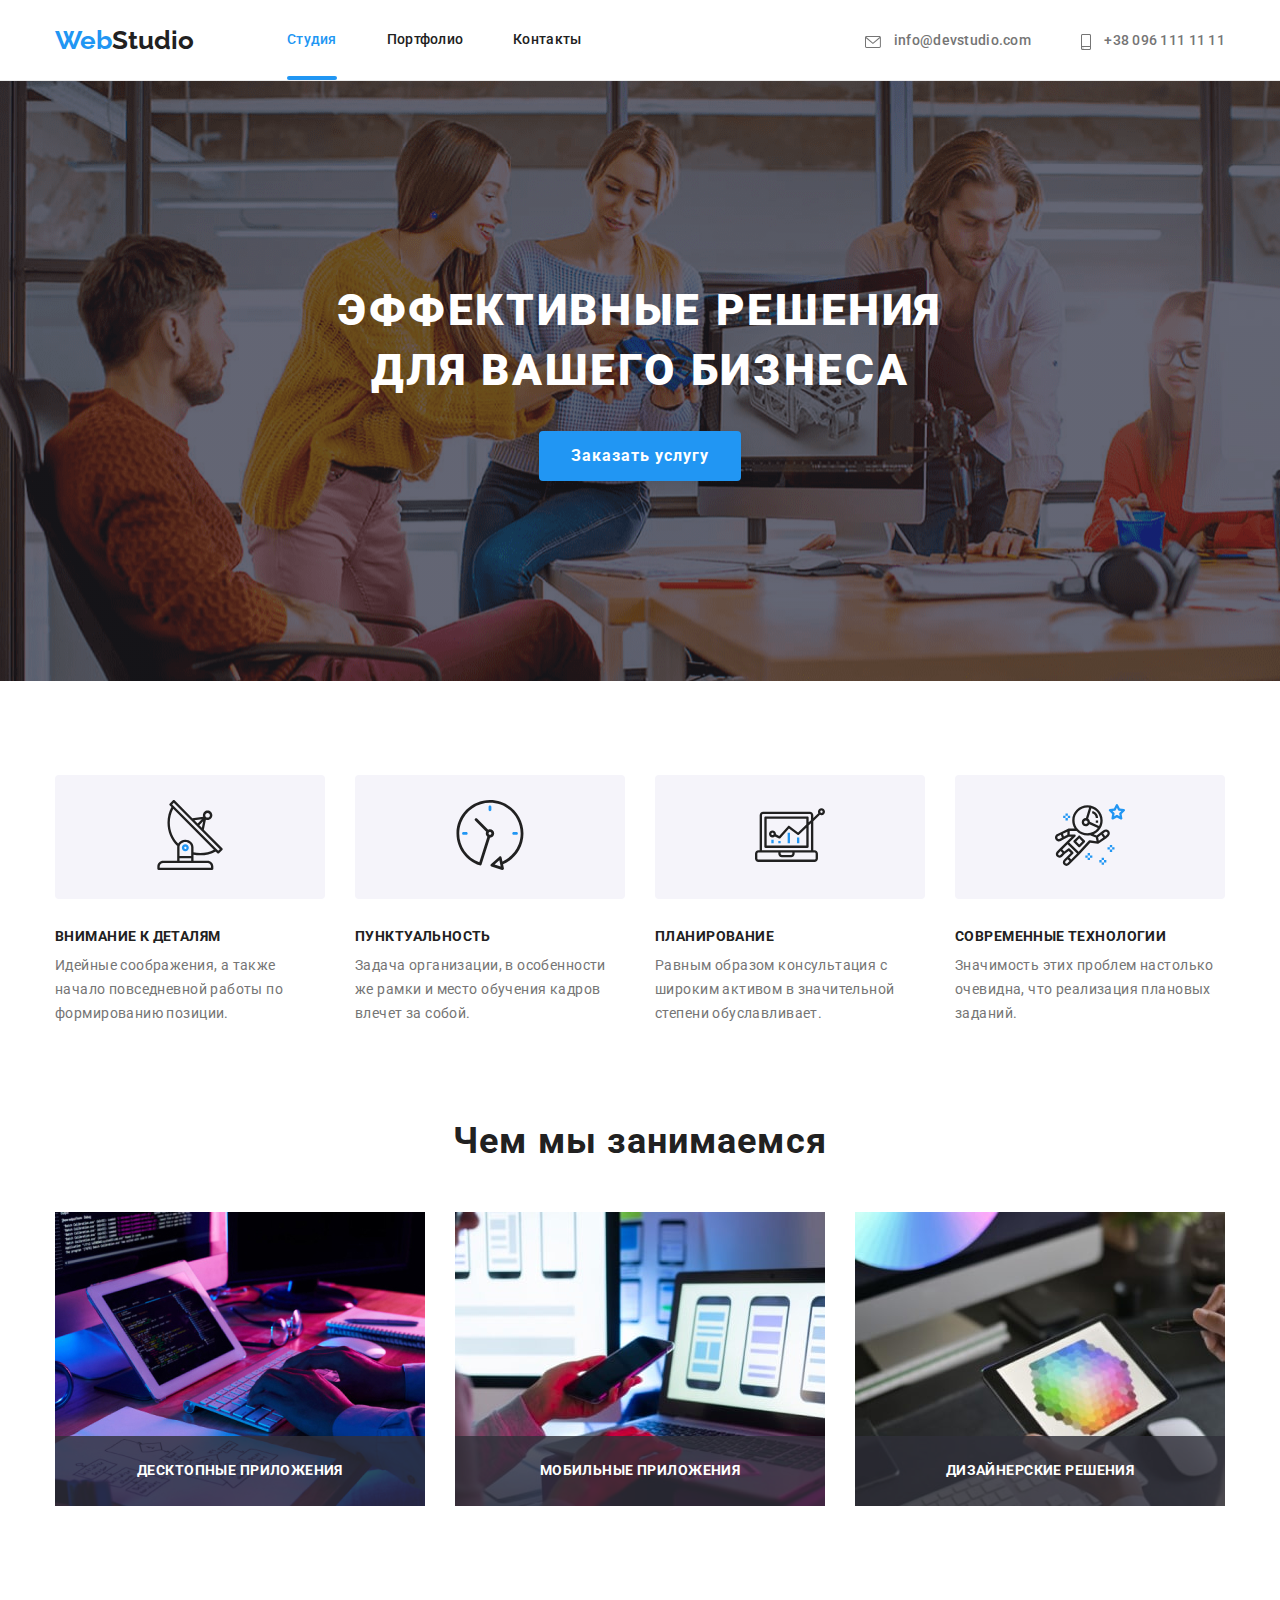
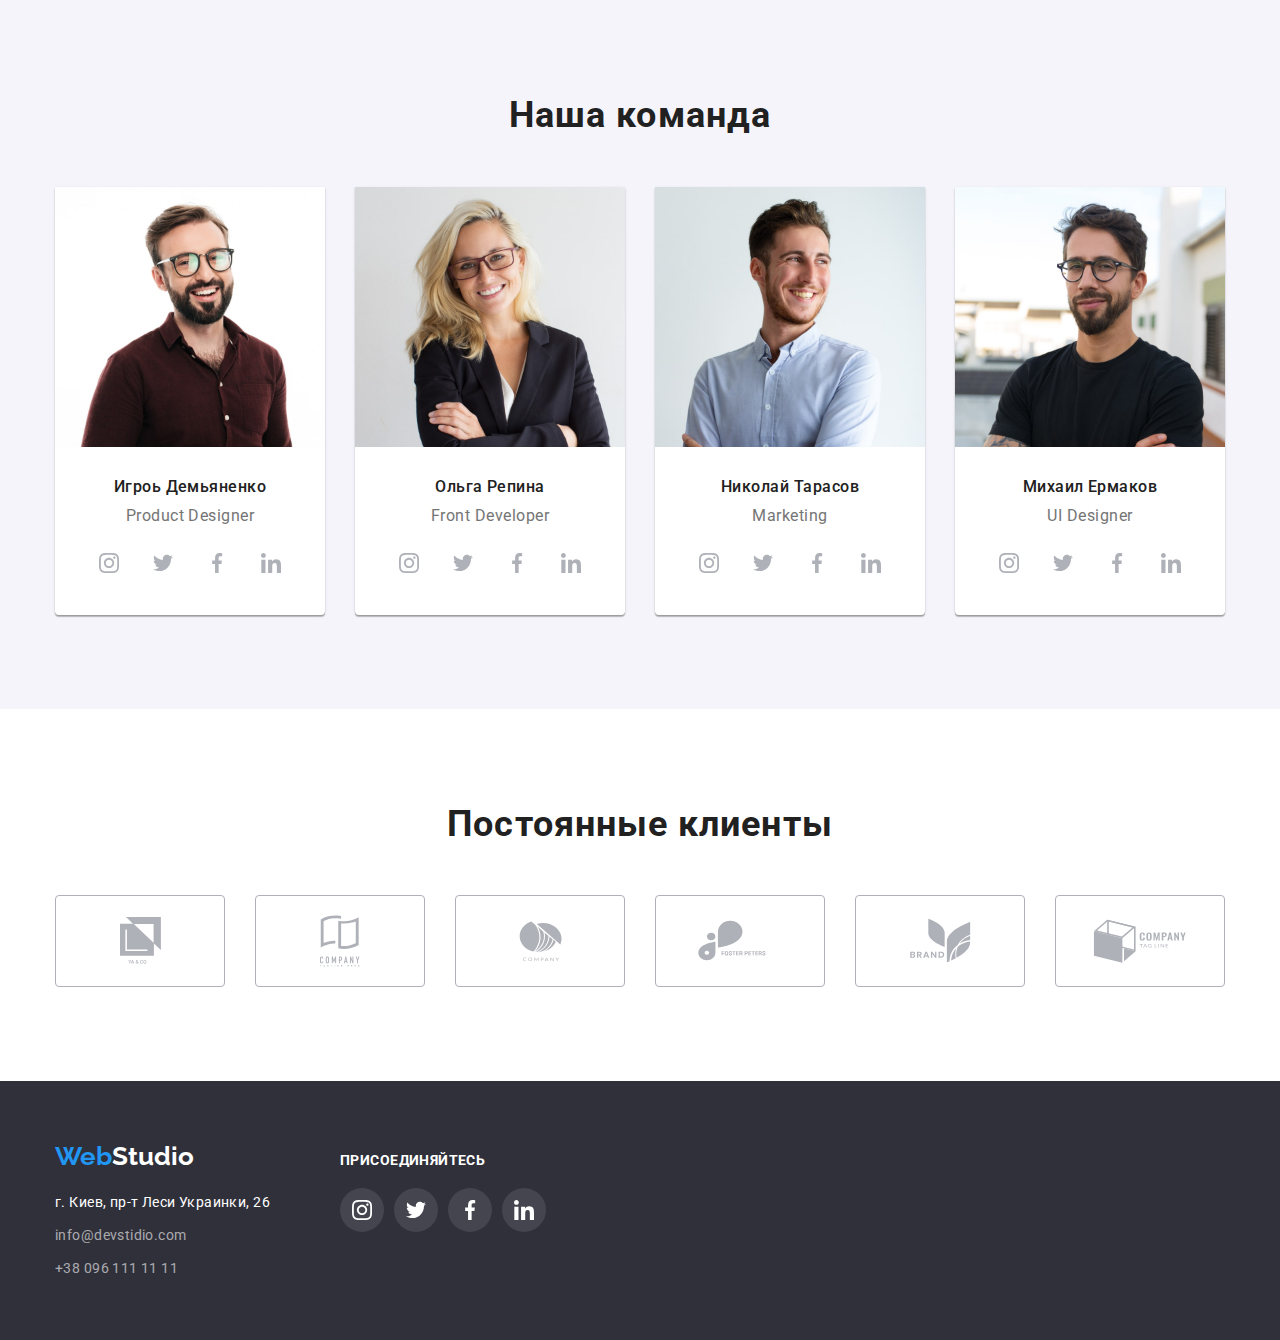
==== index.html @ 0bf4ad0f "HW5" ====
<!DOCTYPE html>
<html lang="ru">
<head>
    <link rel="stylesheet" href="https://cdnjs.cloudflare.com/ajax/libs/modern-normalize/1.1.0/modern-normalize.min.css"
    integrity="sha512-wpPYUAdjBVSE4KJnH1VR1HeZfpl1ub8YT/NKx4PuQ5NmX2tKuGu6U/JRp5y+Y8XG2tV+wKQpNHVUX03MfMFn9Q=="
    crossorigin="anonymous" referrerpolicy="no-referrer" />
    <meta charset="UTF-8">
    <meta http-equiv="X-UA-Compatible" content="IE=edge">
    <meta name="viewport" content="width=device-width, initial-scale=1.0">
    <!-- Титул сайта -->
    <title>Главная</title>
    <!-- Шрифты -->
    <link rel="preconnect" href="https://fonts.googleapis.com">
    <link rel="preconnect" href="https://fonts.gstatic.com" crossorigin>
    <link href="https://fonts.googleapis.com/css2?family=Raleway:wght@400;500;700&family=Roboto:wght@400;500&display=swap" rel="stylesheet">
    <!-- Ссылка на CSs -->
    <link rel="stylesheet" href="css/style.css">
</head>

<body>
     <!-- Верхушка. Не изменяемая -->
    <header class="first-block">
        <div class="container">
            <!-- Логотип -->
            <a  href="" class="websudio link" lang="en"><span class="bluestudio">Web</span>Studio</a>   
            <!-- Навигация странницы -->
            <nav class="header-nav">
                <ul class="nav-list list">
                    <li class="nav-item"><a class="nav-element-blue link current" href="./index.html">Студия</a></li>
                    <li class="nav-item"><a class="nav-element-blue link" href="./portfolio.html">Портфолио</a></li>
                    <li class="nav-item"><a class="nav-element-blue link" href="">Контакты</a></li>
                </ul>
            </nav>
            <!-- Контакты мейл и телефон -->
            <ul class="email-phone list">
                <li class="item">
                    <a class="email link" href="mailto:info@devstidio.com">
                        <svg class="header-icon" width="16" height="12">
                            <use href="./image/sprite.svg#icon-envelope"></use>
                        </svg>
                        info@devstudio.com
                    </a>
                </li>
                <li class="item">
                    <a class="phone-number link" href="tel:+380961111111">
                        <svg class="header-icon" width="10" height="16">
                            <use href="./image/sprite.svg#icon-smartphone"></use>
                        </svg>
                        +38 096 111 11 11
                    </a>
                </li>
            </ul>
        </div>
    </header>
    <main class="main">
        <!-- Фон с текстом / Герой -->
        <section class="main-first-section">
            <h1 class="title-text">Эффективные решения<br> для вашего бизнеса</h1>
                    <button data-modal-open class="main-button button" type="button">Заказать услугу</button>
        </section>
        <!-- Наши качества -->
        <section class="features-section">
            <div class="container">
                <ul class="features list"> 
                    <!-- Внимание к деталям -->
                    <li class="features-element item">
                        <div class="features-container">
                            <svg class="features-icon" width="70" height="70">
                                <use href="./image/sprite.svg#icon-antenna-1"></use>
                            </svg>
                        </div>
                        <h3 class="features-title">Внимание к деталям</h3>
                        <p class="features-text">Идейные соображения, а также начало повседневной работы по формированию позиции.</p>
                    </li>
                    <!-- Пунктуальность -->
                    <li class="features-element item">
                        <div class="features-container">
                            <svg class="features-icon" width="70" height="70">
                                <use href="./image/sprite.svg#icon-clock-1"></use>
                            </svg>
                        </div>
                        <h3 class="features-title">Пунктуальность</h3>
                        <p class="features-text">Задача организации, в особенности же рамки и место обучения кадров влечет за собой.</p>
                    </li>
                    <!-- Планирование -->
                    <li class="features-element item">
                        <div class="features-container">
                            <svg class="features-icon" width="70" height="70">
                                <use href="./image/sprite.svg#icon-diagram-1"></use>
                            </svg>
                        </div>
                        <h3 class="features-title">Планирование</h3>
                        <p class="features-text">Равным образом консультация с широким активом в значительной степени обуславливает.</p>
                    </li>
                    <!-- Современные технологии -->
                    <li class="features-element item">
                        <div class="features-container">
                            <svg class="features-icon" width="70" height="70">
                                <use href="./image/sprite.svg#icon-astronaut-1"></use>
                            </svg>
                        </div>
                        <h3 class="features-title">Современные технологии</h3>
                        <p class="features-text">Значимость этих проблем настолько очевидна, что реализация плановых заданий.</p>
                    </li>
                </ul>
            </div>
        </section>
        <!-- Чем мы занимаемся -->
        <section class="work">
            <div class="container">
                <h2 class="work-title">Чем мы занимаемся</h2>
                <!-- Флекс с картинками -->
                <ul class="work-list list">
                    <li class="item">
                        <img class="work-image" src="image/img-1.jpg" width="370" height="294" alt="блокноты и планшет">
                        <p class="work-image-text">Десктопные приложения</p>
                    </li>
                    <li class="item">
                        <img class="work-image" src="image/img-2.jpg" width="370" height="294" alt="презентация на экранах">
                        <p class="work-image-text">Мобильные приложения</p>
                    </li>
                    <li class="item">
                        <img class="work-image" src="image/img-3.jpg" width="370" height="294" alt="рисование с помощью палитры">
                        <p class="work-image-text">Дизайнерские решения</p>
                    </li>
                </ul>
            </div>
        </section>
        <!-- Наша команда -->
        <section class="team">
            <div class="container">
                <h2 class="team-title">Наша команда</h2>
                <!-- Флекс с блоками -->
                <ul class="team-list list">
                    <!-- Игорь Демьяненко -->
                    <li class="team-item item">
                        <img class="team-images" src="image/img-igor.jpg" width="270" height="260" alt="Игорь Демьяненко">
                        <div class="card-box">
                            <h3 class="name">Игроь Демьяненко</h3>
                            <p class="profession" lang="en">Product Designer</p>
                            <ul class="social-list-icon">
                                <li class="social-item item"><a class="social-link link" href="">
                                    <svg class="social-icon" width="20" height="20">
                                        <use href="./image/sprite.svg#icon-instagram"></use>
                                    </svg></a>
                                </li>
                                <li class="social-item item"><a class="social-link link" href="">
                                        <svg class="social-icon" width="20" height="20">
                                            <use href="./image/sprite.svg#icon-twitter"></use>
                                        </svg></a>
                                </li>
                                <li class="social-item item"><a class="social-link link" href="">
                                        <svg class="social-icon" width="20" height="20">
                                            <use href="./image/sprite.svg#icon-facebook"></use>
                                        </svg></a>
                                </li>
                                <li class="social-item item"><a class="social-link link" href="">
                                        <svg class="social-icon" width="20" height="20">
                                            <use href="./image/sprite.svg#icon-linkedin"></use>
                                        </svg></a>
                                </li>
                            </ul>
                        </div>
                    </li>
                    <!-- Ольга Репина -->
                    <li class="team-item item">
                        <img class="team-images" src="image/img-olga.jpg" width="270" height="260" alt="Ольга Репина">
                        <div class="card-box">
                            <h3 class="name">Ольга Репина</h3>
                            <p class="profession" lang="en">Front Developer</p>
                            <ul class="social-list-icon">
                                <li class="social-item item"><a class="social-link link" href="">
                                    <svg class="social-icon" width="20" height="20">
                                        <use href="./image/sprite.svg#icon-instagram"></use>
                                    </svg></a>
                                </li>
                                <li class="social-item item"><a class="social-link link" href="">
                                        <svg class="social-icon" width="20" height="20">
                                            <use href="./image/sprite.svg#icon-twitter"></use>
                                        </svg></a>
                                </li>
                                <li class="social-item item"><a class="social-link link" href="">
                                        <svg class="social-icon" width="20" height="20">
                                            <use href="./image/sprite.svg#icon-facebook"></use>
                                        </svg></a>
                                </li>
                                <li class="social-item item"><a class="social-link link" href="">
                                        <svg class="social-icon" width="20" height="20">
                                            <use href="./image/sprite.svg#icon-linkedin"></use>
                                        </svg></a>
                                </li>
                            </ul>
                        </div>
                    </li>
                    <!-- Николай Тарасов -->
                    <li class="team-item item">
                        <img class="team-images" src="image/img-nikolay.jpg" width="270" height="260" alt="Николай Тарасов">
                        <div class="card-box">
                            <h3 class="name">Николай Тарасов</h3>
                            <p class="profession" lang="en">Marketing</p>
                            <ul class="social-list-icon">
                                <li class="social-item item"><a class="social-link link" href="">
                                    <svg class="social-icon" width="20" height="20">
                                        <use href="./image/sprite.svg#icon-instagram"></use>
                                    </svg></a>
                                </li>
                                <li class="social-item item"><a class="social-link link" href="">
                                        <svg class="social-icon" width="20" height="20">
                                            <use href="./image/sprite.svg#icon-twitter"></use>
                                        </svg></a>
                                </li>
                                <li class="social-item item"><a class="social-link link" href="">
                                        <svg class="social-icon" width="20" height="20">
                                            <use href="./image/sprite.svg#icon-facebook"></use>
                                        </svg></a>
                                </li>
                                <li class="social-item item"><a class="social-link link" href="">
                                        <svg class="social-icon" width="20" height="20">
                                            <use href="./image/sprite.svg#icon-linkedin"></use>
                                        </svg></a>
                                </li>
                            </ul>
                        </div>
                    </li>
                    <!-- Михаил Ермаков -->
                    <li class="team-item item">
                        <img class="team-images" src="image/img-mihail.jpg" width="270" height="260" alt="Михаил Ермаков">
                        <div class="card-box">
                            <h3 class="name">Михаил Ермаков</h3>
                            <p class="profession" lang="en">UI Designer</p>
                            <ul class="social-list-icon">
                                <li class="social-item item"><a class="social-link link" href="">
                                    <svg class="social-icon" width="20" height="20">
                                        <use href="./image/sprite.svg#icon-instagram"></use>
                                    </svg></a>
                                </li>
                                <li class="social-item item"><a class="social-link link" href="">
                                        <svg class="social-icon" width="20" height="20">
                                            <use href="./image/sprite.svg#icon-twitter"></use>
                                        </svg></a>
                                </li>
                                <li class="social-item item"><a class="social-link link" href="">
                                        <svg class="social-icon" width="20" height="20">
                                            <use href="./image/sprite.svg#icon-facebook"></use>
                                        </svg></a>
                                </li>
                                <li class="social-item item"><a class="social-link link" href="">
                                        <svg class="social-icon" width="20" height="20">
                                            <use href="./image/sprite.svg#icon-linkedin"></use>
                                        </svg></a>
                                </li>
                            </ul>
                        </div>
                    </li>
                </ul>
            </div>
        </section>
        <section class="our-clients">
            <div class="container">
                <h2 class="our-clients-title">Постоянные клиенты</h2>
                <ul class="clients-list">
                    <li class="clients-item">
                        <a class="clients-link" href="">
                            <svg class="client-icon" width="41" height="47">
                                <use href="./image/sprite.svg#icon-company-1"></use>
                            </svg>
                        </a>
                    </li>
                    <li class="clients-item">
                        <a class="clients-link" href="">
                            <svg class="client-icon" width="40" height="52">
                                <use href="./image/sprite.svg#icon-company-2"></use>
                            </svg>
                        </a>
                    </li>
                    <li class="clients-item">
                        <a class="clients-link" href="">
                            <svg class="client-icon" width="43" height="42">
                                <use href="./image/sprite.svg#icon-company-3"></use>
                            </svg>
                        </a>
                    </li>
                    <li class="clients-item">
                        <a class="clients-link" href="">
                            <svg class="client-icon" width="84" height="41">
                                <use href="./image/sprite.svg#icon-company-4"></use>
                            </svg>
                        </a>
                    </li>
                    <li class="clients-item">
                        <a class="clients-link" href="">
                            <svg class="client-icon" width="63" height="45">
                                <use href="./image/sprite.svg#icon-company-5"></use>
                            </svg>
                        </a>
                    </li>
                    <li class="clients-item">
                        <a class="clients-link" href="">
                            <svg class="client-icon" width="94" height="44">
                                <use href="./image/sprite.svg#icon-company-6"></use>
                            </svg>
                        </a>
                    </li>
                </ul>
            </div>
        </section>
    </main>
    <!-- Подвал -->
    <footer class="footer">
        <div class="container footer-conatiner">
            <div class="first-footer-container"><a class="footer-websudio link" href="" lang="en">Web<span class="footer-studio">Studio</span></a>
                <address class="address">
                    <ul class="address-list list">
                        <li class="address-item item"><a class="address-link link" href="https://goo.gl/maps/jx5UDZ7HyUH2J9UP6" target="blank" rel="nofollow noopener noreferrer" >г. Киев, пр-т Леси Украинки, 26</a></li>
                        <li class="address-item item"><a class="footer-email link" href="mailto:info@devstidio.com">info@devstidio.com</a></li>
                        <li class="address-item item"><a class="footer-phone-number link" href="tel:+380961111111">+38 096 111 11 11</a></li>
                    </ul>
                </address>
            </div>
            <div class="second-footer-container">
                <p class="footer-social-text">Присоединяйтесь</p>
                <ul class="footer-social-list-icon">
                    <li class="footer-social-item item"><a class="footer-social-link link" href="">
                            <svg class="footer-social-icon" width="20" height="20">
                                <use href="./image/sprite.svg#icon-instagram"></use>
                            </svg></a>
                    </li>
                    <li class="footer-social-item item"><a class="footer-social-link link" href="">
                            <svg class="footer-social-icon" width="20" height="20">
                                <use href="./image/sprite.svg#icon-twitter"></use>
                            </svg></a>
                    </li>
                    <li class="footer-social-item item"><a class="footer-social-link link" href="">
                            <svg class="footer-social-icon" width="20" height="20">
                                <use href="./image/sprite.svg#icon-facebook"></use>
                            </svg></a>
                    </li>
                    <li class="footer-social-item item"><a class="footer-social-link link" href="">
                            <svg class="footer-social-icon" width="20" height="20">
                                <use href="./image/sprite.svg#icon-linkedin"></use>
                            </svg></a>
                    </li>
                </ul>
            </div>
        </div>
    </footer>
    <div class="backdrop is-hidden" data-modal >
        <div class="modal">
            <div class="close-button" data-modal-close>
                <svg class="close-icon" width="11" height="11">
                    <use href="./image/sprite.svg#icon-Vector-1"></use>
                </svg>
            </div>
        </div>
    </div>
<script src="./js/modal.js"></script>
</body>
</html>
---- css/style.css ----
/*Обнуление*/
* {
  padding: 0;
  margin: 0;
  border: 0;
}
html {
  box-sizing: border-box;
}
*,
*::after,
*::before {
  box-sizing: inherit;
}
:root {
  --main-title-color: #fff;
  --secondary-title-color: #212121;
  --main-text-color: #212121;
  --secondery-text-color: #757575;
  --accent-color: #2196f3;
  --main-backround-color: #2f303a;
  --secondary-bacground-color: #2196f3;
  --third-bacground-color: #f5f4fa;
  --main-basic-white: #fff;
  --border-color: #ececec;
  --icon-colors: #afb1b8;
}
body {
  font-family: "roboto", sans-serif;
  color: var(--main-text-color);
}
ul {
  list-style: none;
}
a {
  text-decoration: none;
  color: var(--main-text-color);
}
.container {
  width: 1200px;
  padding: 0 15px;
  margin-left: auto;
  margin-right: auto;
}

/* ------------------HEADER-------------------- */
.link {
  text-decoration: none;
}
.link:visited {
  color: var(--main-text-color);
}
.list {
  list-style: none;
}
.first-block {
  border-bottom: 1px solid var(--border-color);
}
.header-nav {
  margin-left: 93px;
}
.first-block .container {
  display: flex;
  align-items: center;
}
.nav-list .link {
  padding: 32px 0px;
}
.email-phone .link {
  padding: 32px 0px;
}
.websudio {
  font-family: "Raleway", sans-serif;
  font-weight: 700;
  font-size: 26px;
  text-decoration: none;
  padding: 24px 0px;
}
.websudio:visited {
  color: var(--main-text-color);
}
.bluestudio {
  color: var(--accent-color);
}
.nav-list {
  display: flex;
  font-family: "Roboto", sans-serif;
  font-weight: 500;
  font-size: 14px;
  line-height: 1.14;
  letter-spacing: 0.02em;
}
.nav-item:not(:last-child) {
  margin-right: 50px;
}
.nav-element-blue {
  display: block;
  position: relative;
}
.nav-element-blue:hover,
.nav-element-blue:focus {
  transition: color 250ms cubic-bezier(0.4, 0, 0.2, 1);
  color: var(--accent-color);
}
.nav-element-blue.current {
  color: var(--accent-color);
}
.nav-element-blue::after {
  position: absolute;
  content: "";
  display: block;
  width: 100%;
  height: 4px;
  background-color: var(--accent-color);
  bottom: 0;
  border-radius: 2px;

  transform: scaleX(0);
  transition: transform 250ms cubic-bezier(0.4, 0, 0.2, 1);
}
.nav-element-blue:hover::after {
  transform: scaleX(1);
}
.current::after {
  position: absolute;
  content: "";
  display: block;
  width: 100%;
  height: 4px;
  background-color: var(--accent-color);
  bottom: 0;
  border-radius: 2px;

  transform: scale(1);
}

/* EMAIL AND PHONE NUMBER */
.email-phone {
  display: flex;
  margin-left: auto;
}
.email-phone .item + .item {
  margin-left: 50px;
}
.email,
.phone-number {
  text-decoration: none;
  font-style: normal;
  font-weight: 500;
  font-size: 14px;
  line-height: 1.14;
  letter-spacing: 0.02em;
  color: var(--secondery-text-color);
}
.email:hover,
.email:focus {
  transition: color 250ms cubic-bezier(0.4, 0, 0.2, 1);
  color: var(--accent-color);
}
.phone-number:hover,
.phone-number:focus {
  transition: color 250ms cubic-bezier(0.4, 0, 0.2, 1);
  color: var(--accent-color);
}
.header-icon {
  margin-right: 10px;
  fill: currentColor;
  vertical-align: middle;
}

/* ------------------HERO-------------------- */
.main-first-section {
  background-image: linear-gradient(
      rgba(47, 48, 58, 0.4),
      rgba(47, 48, 58, 0.4)
    ),
    url(../image/hero-background-min.png);
  text-align: center;
  padding: 200px 0px;
  max-width: 1600px;
  margin: 0 auto;
}
.title-text {
  display: block;
  font-style: normal;
  font-weight: 900;
  font-size: 44px;
  line-height: 1.36;
  letter-spacing: 0.06em;
  text-transform: uppercase;
  color: var(--main-title-color);
}

/* .main-button {
  font-family: inherit;
  margin-top: 30px;
  padding: 10px 32px 10px 32px;
  font-weight: 700;
  font-size: 16px;
  line-height: 1.87;
  letter-spacing: 0.06em;
  background-color: var(--secondary-bacground-color);
  color: var(--main-title-color);
  min-width: 200px;
} */

.main-button {
  text-decoration: none;
  display: inline-block;

  font-family: inherit;
  margin-top: 30px;
  padding: 10px 32px 10px 32px;
  font-weight: 700;
  font-size: 16px;
  line-height: 1.87;
  letter-spacing: 0.06em;
  background-color: var(--secondary-bacground-color);
  color: var(--main-title-color);
  min-width: 200px;

  box-shadow: 0 8px 15px rgba(0, 0, 0, 0.1);
  transition: 250ms;
}
.main-button:hover {
  background: var(--third-bacground-color);
  box-shadow: 0 15px 20px rgba(117, 117, 117, 0.7);
  color: var(--accent-color);
  transform: translateY(-7px);
}
.button {
  border-radius: 4px;
}
/* ------------------FEATURES-------------------- */
.features-section {
  padding: 94px 0;
}
.features {
  display: flex;
}
.features .item {
  width: calc((100% - 90px) / 4);
}
.features .item + .item {
  margin-left: 30px;
  /* width: 270px; */
}
.features-title {
  font-weight: 700;
  font-size: 14px;
  line-height: 1.14;
  letter-spacing: 0.03em;
  text-transform: uppercase;
}
.features-text {
  margin-top: 10px;
  width: 270px;
  font-size: 14px;
  line-height: 1.71;
  letter-spacing: 0.03em;
  color: var(--secondery-text-color);
}

/* ------------------WORK-------------------- */
.work {
  padding-bottom: 94px;
}
.work-title {
  font-weight: 700;
  font-size: 36px;
  line-height: 1.17;
  text-align: center;
  letter-spacing: 0.03em;
  margin-bottom: 50px;
}
.work-list {
  display: flex;
  justify-content: space-between;
  flex-wrap: wrap;
}
.work-image {
  display: block;
}
.work-list .item {
  position: relative;
}
.features-container {
  background-color: #f5f4fa;
  border-radius: 4px;
  padding-top: 25px;
  padding-bottom: 25px;
  margin-bottom: 30px;
  text-align: center;
}
.work-image-text {
  position: absolute;
  display: block;

  bottom: 0;
  width: 100%;
  font-weight: 700;
  font-size: 14px;
  line-height: 1.14;

  text-align: center;
  padding-top: 27px;
  padding-bottom: 27px;
  letter-spacing: 0.03em;
  text-transform: uppercase;

  background-color: rgba(47, 48, 58, 0.8);
  color: var(--main-basic-white);
}

/* ------------------TEAM-------------------- */
.team {
  background-color: var(--third-bacground-color);
  padding-top: 94px;
  padding-bottom: 94px;
}
.team-title {
  margin-bottom: 50px;
  font-weight: 700;
  font-size: 36px;
  line-height: 1.17;
  text-align: center;
  letter-spacing: 0.03em;
}
.team-list {
  display: flex;
}
.team-item {
  background-color: var(--main-basic-white);
  /* width: 270px; */
  width: calc((100% - 90px) / 4);
  box-shadow: 0px 1px 3px rgba(0, 0, 0, 0.12), 0px 1px 1px rgba(0, 0, 0, 0.14),
    0px 2px 1px rgba(0, 0, 0, 0.2);
  border-radius: 0px 0px 4px 4px;
}
.team-item + .team-item {
  margin-left: 30px;
}
.team-images {
  display: block;
}
.card-box {
  padding: 30px 0px;
}
.name {
  font-weight: 500;
  font-size: 16px;
  line-height: 1.19;
  text-align: center;
  letter-spacing: 0.03em;
}
.profession {
  font-weight: normal;
  font-size: 16px;
  line-height: 1.19;
  text-align: center;
  letter-spacing: 0.03em;
  color: var(--secondery-text-color);
  margin-top: 10px;
}
.social-list-icon {
  display: flex;
  justify-content: center;
  margin-top: 16px;
}
.social-link {
  width: 100%;
  height: 100%;
  border-radius: 50%;
  display: flex;
  justify-content: center;
  background-color: #ffffff;
  align-items: center;
}
.social-list-icon .social-item + .social-item {
  margin-left: 10px;
}
.social-item {
  width: 44px;
  height: 44px;
}
.social-icon {
  fill: var(--icon-colors);
}
.social-link:hover .social-icon,
.social-link:focus .social-icon {
  transition: fill 250ms cubic-bezier(0.4, 0, 0.2, 1);
  fill: #fff;
}
.social-link:hover,
.social-link:focus {
  transition: background-color 250ms cubic-bezier(0.4, 0, 0.2, 1);
  background-color: var(--accent-color);
}

/* ------------------НАШИ КЛИЕНТЫ-------------- */
.our-clients {
  padding-top: 94px;
  padding-bottom: 94px;
}

.our-clients-title {
  font-weight: 700;
  font-size: 36px;
  line-height: 1.17;
  text-align: center;
  letter-spacing: 0.03em;
}
.clients-list {
  margin-top: 50px;

  display: flex;
  justify-content: space-between;
}
.clients-item {
  width: 170px;
  height: 92px;

  text-align: center;
}
.clients-link {
  width: 100%;
  height: 100%;
  display: flex;
  align-items: center;
  justify-content: center;
  border: 1px solid var(--icon-colors);
  border-radius: 4px;
}
.client-icon {
  fill: var(--icon-colors);
}
.clients-link:hover,
.clients-link:focus {
  transition: border 250ms cubic-bezier(0.4, 0, 0.2, 1);
  border: 1px solid var(--accent-color);
}
.clients-link:hover .client-icon,
.clients-link:focus .client-icon {
  transition: fill 250ms cubic-bezier(0.4, 0, 0.2, 1);
  fill: var(--accent-color);
}
/* ------------------FOOTER-------------------- */
.footer {
  background-color: var(--main-backround-color);
  padding-top: 60px;
  padding-bottom: 60px;
}
.footer-conatiner {
  display: flex;
  align-items: baseline;
}
.second-footer-container {
  margin-left: 70px;
}
.footer-websudio {
  font-family: "Raleway", sans-serif;
  font-style: normal;
  font-weight: 700;
  font-size: 26px;
  text-decoration: none;
  color: var(--accent-color);
  display: block;
  margin-bottom: 20px;
}
.footer-websudio:visited {
  color: var(--accent-color);
}
.footer-studio {
  color: var(--main-basic-white);
}
.footer-sudio:visited {
  color: var(--main-basic-white);
}

.address-item {
  font-size: 14px;
  line-height: 1.71;
  letter-spacing: 0.03em;
  font-style: normal;
  color: rgba(255, 255, 255, 0.6);
}
.address-item + .address-item {
  margin-top: 9px;
}
.address-link {
  color: var(--main-basic-white);
}
.address-link:visited {
  color: var(--main-basic-white);
}
.footer-email:hover,
.footer-email:focus {
  transition: color 250ms cubic-bezier(0.4, 0, 0.2, 1);
  color: var(--accent-color);
}
.footer-phone-number:hover,
.footer-phone-number:focus {
  transition: color 250ms cubic-bezier(0.4, 0, 0.2, 1);
  color: var(--accent-color);
}
.footer-email,
.footer-phone-number {
  color: rgba(255, 255, 255, 0.6);
}
.footer-social-text {
  font-weight: 700;
  font-size: 14px;
  line-height: 1.14x;
  letter-spacing: 0.03em;
  text-transform: uppercase;
  color: var(--main-basic-white);
}
.footer-social-list-icon {
  display: flex;
  margin-top: 20px;
  justify-content: center;
}
.footer-social-link {
  width: 100%;
  height: 100%;
  border-radius: 50%;
  display: flex;
  justify-content: center;
  background: rgba(255, 255, 255, 0.1);
  align-items: center;
}
.footer-social-list-icon .footer-social-item + .footer-social-item {
  margin-left: 10px;
}
.footer-social-item {
  width: 44px;
  height: 44px;
}
.footer-social-icon {
  fill: var(--main-basic-white);
}
.footer-social-link:hover .footer-social-icon,
.footer-social-link:focus .footer-social-icon {
  transition: fill 250ms cubic-bezier(0.4, 0, 0.2, 1);
  fill: #fff;
}
.footer-social-link:hover,
.footer-social-link:focus {
  transition: background-color 250ms cubic-bezier(0.4, 0, 0.2, 1);
  background-color: var(--accent-color);
}
/* ------------------!!!!PORTFOLIO!!!!-------------------- */
/* ------------------NAV BUTTON-------------------- */

.portfolio-section {
  padding: 94px 0px;
}
.nav-button-list {
  display: flex;
  justify-content: center;
  margin-bottom: 50px;
}

.p-button {
  display: inline-block;
  font-weight: 500;
  font-size: 16px;
  line-height: 1.62;
  text-align: center;
  letter-spacing: 0.03em;
  padding: 6px 22px 6px 22px;
  background-color: var(--third-bacground-color);
}
.p-nav-item + .p-nav-item {
  margin-left: 8px;
}
.p-button.current-button {
  color: var(--main-basic-white);
  background-color: var(--accent-color);
}
.current-button {
  color: var(--accent-color);
}

.p-button:hover,
.p-button:focus {
  transition: background-color 250ms cubic-bezier(0.4, 0, 0.2, 1),
    color 250ms cubic-bezier(0.4, 0, 0.2, 1),
    box-shadow 250ms cubic-bezier(0.4, 0, 0.2, 1);
  color: var(--main-basic-white);
  background-color: var(--secondary-bacground-color);
  cursor: pointer;
  box-shadow: 0px 3px 1px rgba(0, 0, 0, 0.1), 0px 1px 2px rgba(0, 0, 0, 0.08),
    0px 2px 2px rgba(0, 0, 0, 0.12);
}
/* ------------------WORKS SECTION-------------------- */
.p-works-list {
  display: flex;
  flex-wrap: wrap;
  margin-left: -30px;
  margin-top: -30px;
}

.p-works-item {
  width: calc(100% / 3 - 30px);
  margin-top: 30px;
  margin-left: 30px;
}
.p-works-link {
  width: 100%;
  height: 100%;
  display: block;
}
.p-works-link:focus,
.p-works-link:hover {
  transition: box-shadow 250ms cubic-bezier(0.4, 0, 0.2, 1);
  box-shadow: 0px 1px 1px rgba(0, 0, 0, 0.12), 0px 4px 4px rgba(0, 0, 0, 0.06),
    1px 4px 6px rgba(0, 0, 0, 0.16);
}

.card-text {
  padding: 20px 24px 20px 24px;
  border: 1px solid #eeeeee;
  border-top: none;
}
.p-title {
  font-weight: 700;
  font-size: 18px;
  line-height: 2;
  letter-spacing: 0.06em;
  color: var(--secondary-title-color);
  margin-bottom: 4px;
  color: var(--main-text-color);
}
.p-text {
  font-weight: normal;
  font-size: 16px;
  line-height: 1.87;
  letter-spacing: 0.03em;
  color: var(--secondery-text-color);
}
.p-works-thumb {
  position: relative;
  overflow: hidden;
}
/* .p-works-thumb::before {
  content: "";
  position: absolute;
  width: 100%;
  height: 100%;

  display: block;
  top: 0;
  left: 0;
  transform: translate(-100%, -100%);

  opacity: 1;
} */
.works-img {
  display: block;
}
.p-works-image-text {
  position: absolute;

  top: 0;
  left: 0;

  width: 100%;
  height: 100%;

  transform: translateY(100%);
  display: block;

  font-size: 18px;
  line-height: 1.56;
  letter-spacing: 0.03em;
  color: rgba(33, 150, 243, 0.9);

  background-color: rgba(33, 150, 243, 0.9);

  padding: 63px 24px;
}

.p-works-link:focus .p-works-image-text,
.p-works-link:hover .p-works-image-text {
  transition: transform 500ms cubic-bezier(0.4, 0, 0.2, 1);
  transform: translateY(0);
  color: #ffffff;
}

/* -------------------BACKDROP------------------- */

.backdrop {
  position: fixed;
  top: 0;
  left: 0;
  width: 100%;
  height: 100%;
  background-color: rgba(0, 0, 0, 0.2);

  opacity: 1;

  transition: opacity 500ms cubic-bezier(0.4, 0, 0.2, 1);
}

.backdrop.is-hidden {
  opacity: 0;
  pointer-events: none;
}
.backdrop.is-hidden .modal {
  opacity: 0;
}

.modal {
  position: absolute;
  top: 50%;
  left: 50%;
  transform: translate(-50%, -50%);
  min-width: 528px;
  min-height: 581px;
  box-shadow: 0px 1px 3px rgba(0, 0, 0, 0.12), 0px 1px 1px rgba(0, 0, 0, 0.14),
    0px 2px 1px rgba(0, 0, 0, 0.2);
  border-radius: 4px;
  background-color: #fff;

  opacity: 1;

  transition: opacity 250ms cubic-bezier(0.4, 0, 0.2, 1) 500;
}

.close-button {
  position: absolute;

  right: 8px;
  top: 8px;

  display: flex;
  width: 30px;
  height: 30px;
  background-color: #fff;
  border: 1px solid rgba(0, 0, 0, 0.1);
  border-radius: 50%;
  justify-content: center;
  align-items: center;
}
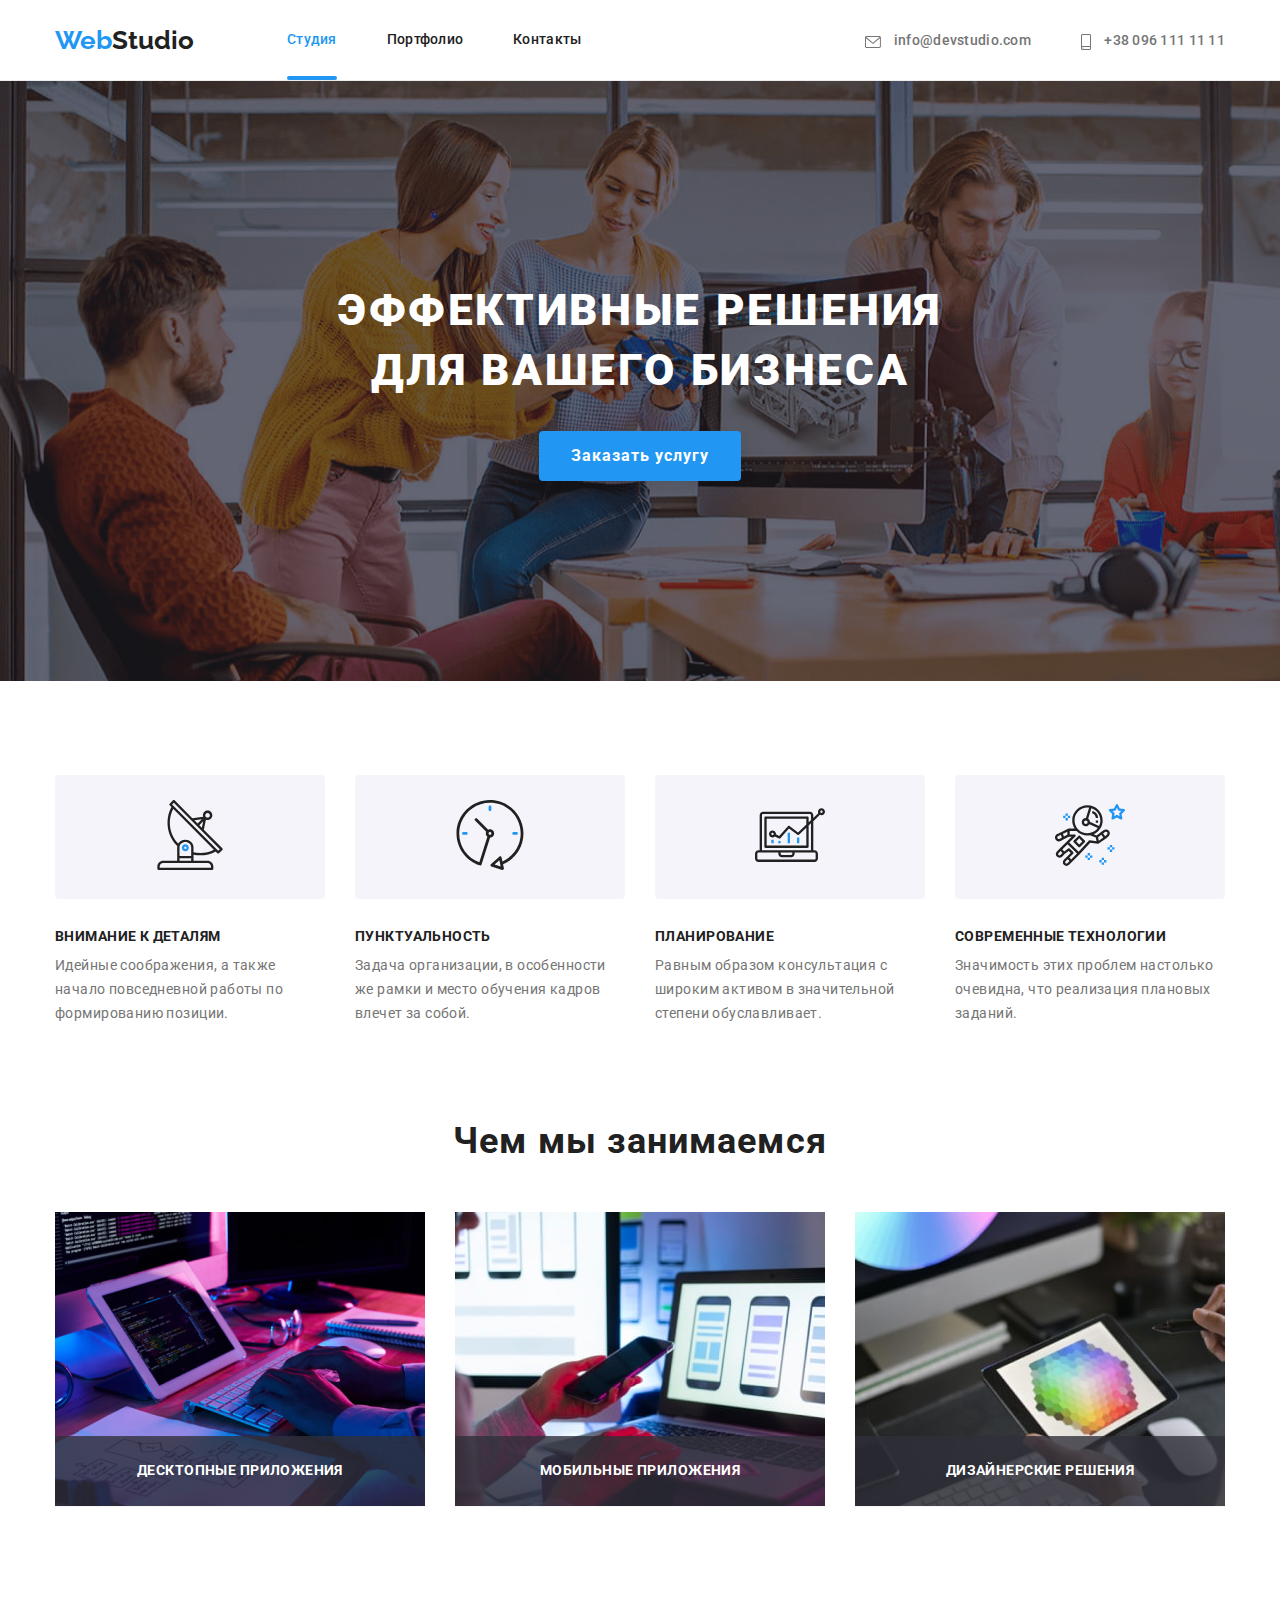
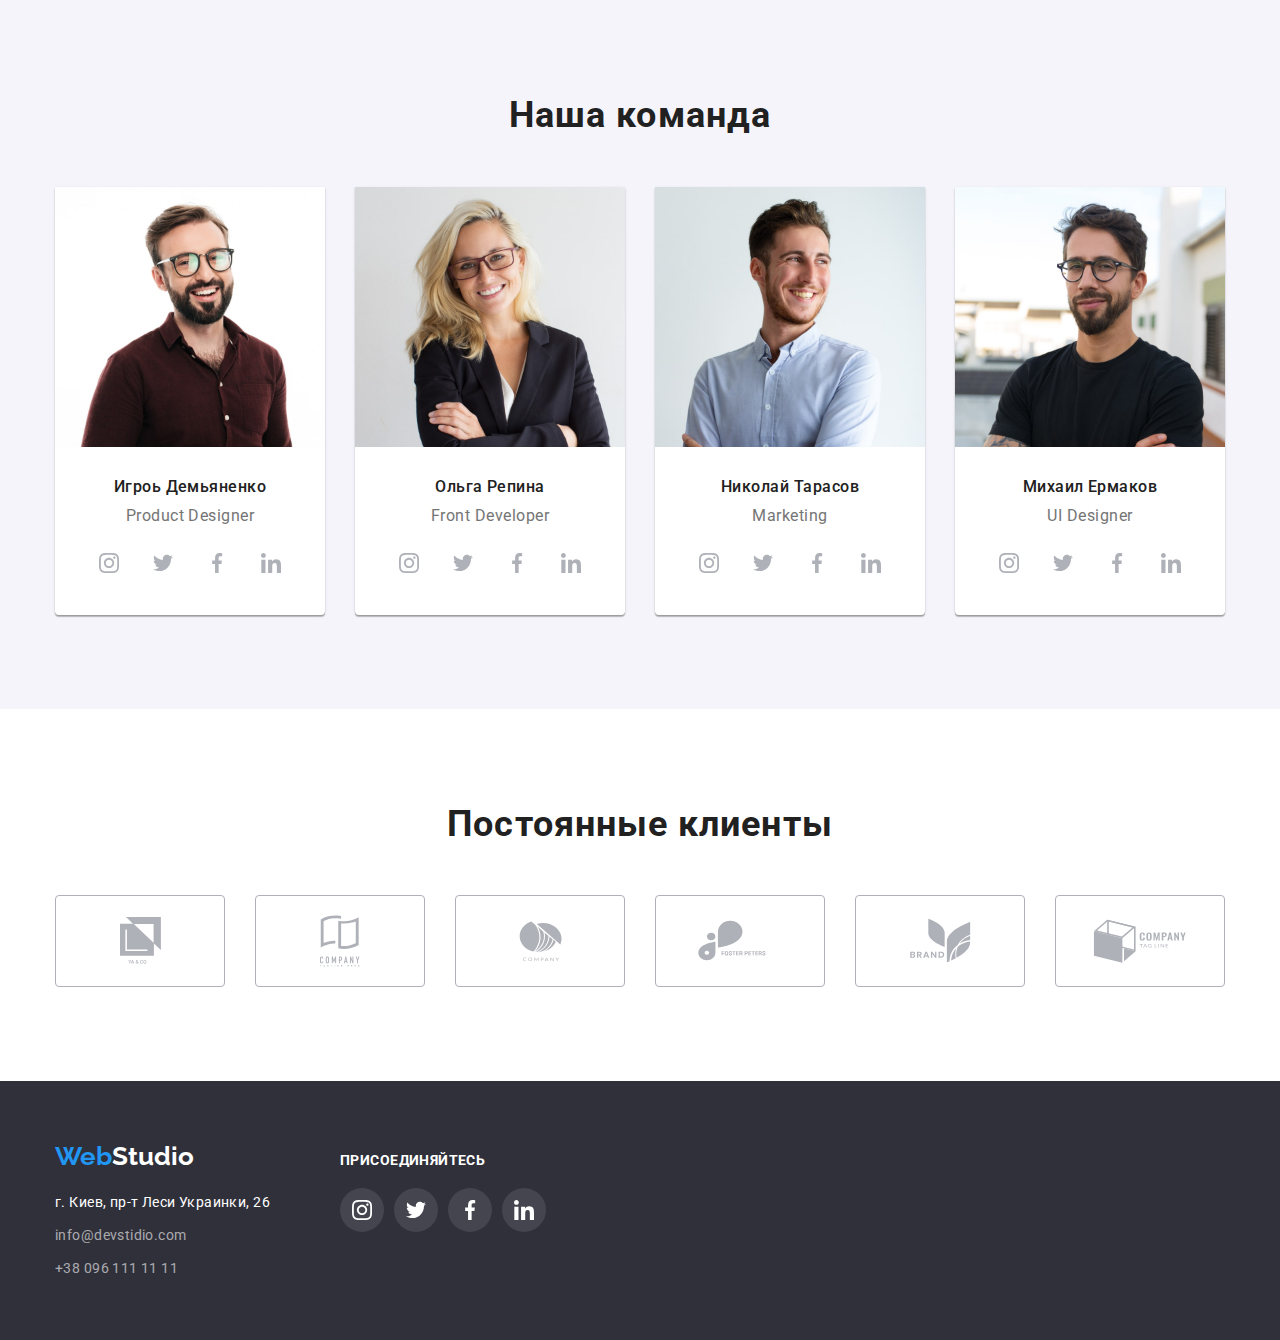
==== commit 2e3e3ad5: "Corrections first" ====
--- a/index.html
+++ b/index.html
@@ -113,15 +113,21 @@
                 <ul class="work-list list">
                     <li class="item">
                         <img class="work-image" src="image/img-1.jpg" width="370" height="294" alt="блокноты и планшет">
-                        <p class="work-image-text">Десктопные приложения</p>
+                        <div class="work-image-thumb">
+                            <p class="work-image-text">Десктопные приложения</p>
+                        </div>
                     </li>
                     <li class="item">
                         <img class="work-image" src="image/img-2.jpg" width="370" height="294" alt="презентация на экранах">
-                        <p class="work-image-text">Мобильные приложения</p>
+                    <div class="work-image-thumb">
+                         <p class="work-image-text">Мобильные приложения</p>
+                        </div>
                     </li>
                     <li class="item">
                         <img class="work-image" src="image/img-3.jpg" width="370" height="294" alt="рисование с помощью палитры">
-                        <p class="work-image-text">Дизайнерские решения</p>
+                        <div class="work-image-thumb">
+                            <p class="work-image-text">Дизайнерские решения</p>
+                        </div>
                     </li>
                 </ul>
             </div>
--- a/css/style.css
+++ b/css/style.css
@@ -96,10 +96,10 @@
 .nav-element-blue {
   display: block;
   position: relative;
+  transition: color 250ms cubic-bezier(0.4, 0, 0.2, 1);
 }
 .nav-element-blue:hover,
 .nav-element-blue:focus {
-  transition: color 250ms cubic-bezier(0.4, 0, 0.2, 1);
   color: var(--accent-color);
 }
 .nav-element-blue.current {
@@ -151,15 +151,14 @@
   line-height: 1.14;
   letter-spacing: 0.02em;
   color: var(--secondery-text-color);
+  transition: color 250ms cubic-bezier(0.4, 0, 0.2, 1);
 }
 .email:hover,
 .email:focus {
-  transition: color 250ms cubic-bezier(0.4, 0, 0.2, 1);
   color: var(--accent-color);
 }
 .phone-number:hover,
 .phone-number:focus {
-  transition: color 250ms cubic-bezier(0.4, 0, 0.2, 1);
   color: var(--accent-color);
 }
 .header-icon {
@@ -292,23 +291,27 @@
   margin-bottom: 30px;
   text-align: center;
 }
+.work-image-thumb {
+  position: absolute;
+  display: flex;
+
+  width: 100%;
+  justify-content: center;
+  align-items: center;
+
+  background-color: rgba(47, 48, 58, 0.8);
+  transform: translateY(-100%);
+}
 .work-image-text {
-  position: absolute;
-  display: block;
-
-  bottom: 0;
-  width: 100%;
   font-weight: 700;
   font-size: 14px;
   line-height: 1.14;
 
-  text-align: center;
   padding-top: 27px;
   padding-bottom: 27px;
   letter-spacing: 0.03em;
   text-transform: uppercase;
 
-  background-color: rgba(47, 48, 58, 0.8);
   color: var(--main-basic-white);
 }
 
@@ -375,6 +378,7 @@
   justify-content: center;
   background-color: #ffffff;
   align-items: center;
+  transition: background-color 250ms cubic-bezier(0.4, 0, 0.2, 1);
 }
 .social-list-icon .social-item + .social-item {
   margin-left: 10px;
@@ -384,16 +388,15 @@
   height: 44px;
 }
 .social-icon {
+  transition: fill 250ms cubic-bezier(0.4, 0, 0.2, 1);
   fill: var(--icon-colors);
 }
 .social-link:hover .social-icon,
 .social-link:focus .social-icon {
-  transition: fill 250ms cubic-bezier(0.4, 0, 0.2, 1);
   fill: #fff;
 }
 .social-link:hover,
 .social-link:focus {
-  transition: background-color 250ms cubic-bezier(0.4, 0, 0.2, 1);
   background-color: var(--accent-color);
 }
 
@@ -430,18 +433,18 @@
   justify-content: center;
   border: 1px solid var(--icon-colors);
   border-radius: 4px;
+  transition: border 250ms cubic-bezier(0.4, 0, 0.2, 1);
 }
 .client-icon {
+  transition: fill 250ms cubic-bezier(0.4, 0, 0.2, 1);
   fill: var(--icon-colors);
 }
 .clients-link:hover,
 .clients-link:focus {
-  transition: border 250ms cubic-bezier(0.4, 0, 0.2, 1);
   border: 1px solid var(--accent-color);
 }
 .clients-link:hover .client-icon,
 .clients-link:focus .client-icon {
-  transition: fill 250ms cubic-bezier(0.4, 0, 0.2, 1);
   fill: var(--accent-color);
 }
 /* ------------------FOOTER-------------------- */
@@ -495,16 +498,15 @@
 }
 .footer-email:hover,
 .footer-email:focus {
-  transition: color 250ms cubic-bezier(0.4, 0, 0.2, 1);
   color: var(--accent-color);
 }
 .footer-phone-number:hover,
 .footer-phone-number:focus {
-  transition: color 250ms cubic-bezier(0.4, 0, 0.2, 1);
   color: var(--accent-color);
 }
 .footer-email,
 .footer-phone-number {
+  transition: color 250ms cubic-bezier(0.4, 0, 0.2, 1);
   color: rgba(255, 255, 255, 0.6);
 }
 .footer-social-text {
@@ -528,6 +530,7 @@
   justify-content: center;
   background: rgba(255, 255, 255, 0.1);
   align-items: center;
+  transition: background-color 250ms cubic-bezier(0.4, 0, 0.2, 1);
 }
 .footer-social-list-icon .footer-social-item + .footer-social-item {
   margin-left: 10px;
@@ -537,16 +540,15 @@
   height: 44px;
 }
 .footer-social-icon {
+  transition: fill 250ms cubic-bezier(0.4, 0, 0.2, 1);
   fill: var(--main-basic-white);
 }
 .footer-social-link:hover .footer-social-icon,
 .footer-social-link:focus .footer-social-icon {
-  transition: fill 250ms cubic-bezier(0.4, 0, 0.2, 1);
   fill: #fff;
 }
 .footer-social-link:hover,
 .footer-social-link:focus {
-  transition: background-color 250ms cubic-bezier(0.4, 0, 0.2, 1);
   background-color: var(--accent-color);
 }
 /* ------------------!!!!PORTFOLIO!!!!-------------------- */
@@ -570,6 +572,9 @@
   letter-spacing: 0.03em;
   padding: 6px 22px 6px 22px;
   background-color: var(--third-bacground-color);
+  transition: background-color 250ms cubic-bezier(0.4, 0, 0.2, 1),
+    color 250ms cubic-bezier(0.4, 0, 0.2, 1),
+    box-shadow 250ms cubic-bezier(0.4, 0, 0.2, 1);
 }
 .p-nav-item + .p-nav-item {
   margin-left: 8px;
@@ -584,9 +589,6 @@
 
 .p-button:hover,
 .p-button:focus {
-  transition: background-color 250ms cubic-bezier(0.4, 0, 0.2, 1),
-    color 250ms cubic-bezier(0.4, 0, 0.2, 1),
-    box-shadow 250ms cubic-bezier(0.4, 0, 0.2, 1);
   color: var(--main-basic-white);
   background-color: var(--secondary-bacground-color);
   cursor: pointer;
@@ -607,15 +609,15 @@
   margin-left: 30px;
 }
 .p-works-link {
-  width: 100%;
-  height: 100%;
-  display: block;
-}
-.p-works-link:focus,
-.p-works-link:hover {
   transition: box-shadow 250ms cubic-bezier(0.4, 0, 0.2, 1);
   box-shadow: 0px 1px 1px rgba(0, 0, 0, 0.12), 0px 4px 4px rgba(0, 0, 0, 0.06),
     1px 4px 6px rgba(0, 0, 0, 0.16);
+  width: 100%;
+  height: 100%;
+  display: block;
+}
+.p-works-link:focus,
+.p-works-link:hover {
 }
 
 .card-text {
@@ -677,13 +679,13 @@
   color: rgba(33, 150, 243, 0.9);
 
   background-color: rgba(33, 150, 243, 0.9);
+  transition: transform 500ms cubic-bezier(0.4, 0, 0.2, 1);
 
   padding: 63px 24px;
 }
 
 .p-works-link:focus .p-works-image-text,
 .p-works-link:hover .p-works-image-text {
-  transition: transform 500ms cubic-bezier(0.4, 0, 0.2, 1);
   transform: translateY(0);
   color: #ffffff;
 }
@@ -697,13 +699,16 @@
   width: 100%;
   height: 100%;
   background-color: rgba(0, 0, 0, 0.2);
+  visibility: visible;
 
   opacity: 1;
 
-  transition: opacity 500ms cubic-bezier(0.4, 0, 0.2, 1);
+  transition: opacity 500ms cubic-bezier(0.4, 0, 0.2, 1),
+    visibility 500ms cubic-bezier(0.4, 0, 0.2, 1);
 }
 
 .backdrop.is-hidden {
+  visibility: hidden;
   opacity: 0;
   pointer-events: none;
 }
